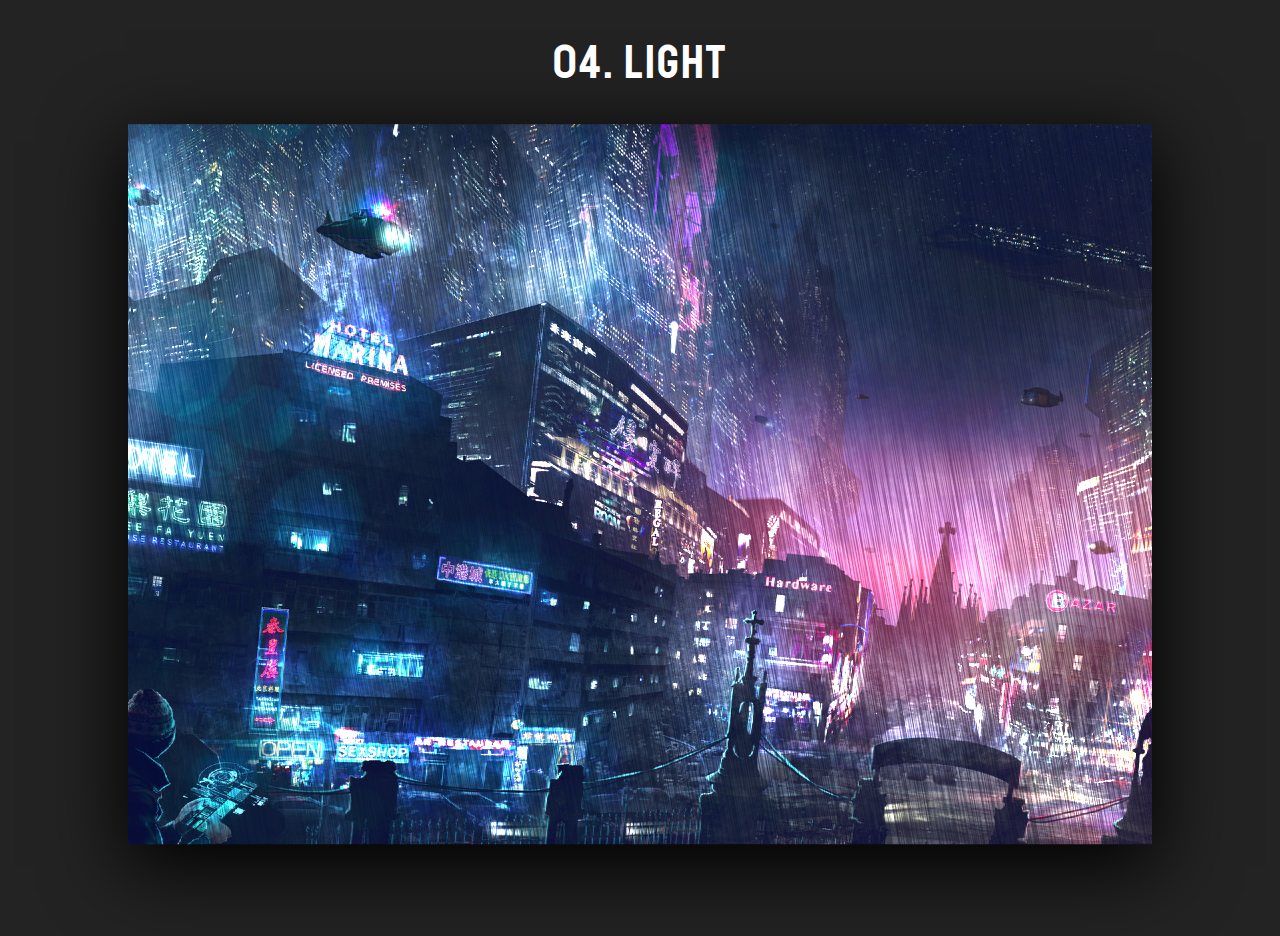
==== 5/index.html @ be89752c "light" ====
<!DOCTYPE html>
<html lang="en">
<head>
    <meta charset="UTF-8">
    <meta http-equiv="X-UA-Compatible" content="IE=edge,chrome=1">
    <meta name="viewport" content="width=device-width, minimal-ui, viewport-fit=cover, initial-scale=1.0, maximum-scale=1.0, minimum-scale=1.0, user-scalable=no">
    <link rel="icon" type="image/png" href="../assets/favicon.png">
    <link href="https://fonts.googleapis.com/css?family=Staatliches&display=swap" rel="stylesheet">
    <title>04. Light</title>
    <link href="../assets/style.css" rel="stylesheet">
</head>
<body>
    <h1>04. Light</h1>
    		<!-- div that will hold our WebGL canvas -->
    <div id="canvas"></div>

    <!-- div used to create our plane -->
    <div class="plane">
        <!-- image that will be used as a texture by our plane -->
        <img src="texture.png" crossorigin="anonymous"/>
    </div>

   <!-- vertex shader -->
    <script id="plane-vs" type="x-shader/x-vertex">
        #ifdef GL_ES
        precision mediump float;
        #endif

        // those are the mandatory attributes that the lib sets
        attribute vec3 aVertexPosition;
        attribute vec2 aTextureCoord;

        // those are mandatory uniforms that the lib sets and that contain our model view and projection matrix
        uniform mat4 uMVMatrix;
        uniform mat4 uPMatrix;

        // our texture matrix uniform (this is the lib default name, but it could be changed)
        uniform mat4 uTextureMatrix0;

        // if you want to pass your vertex and texture coords to the fragment shader
        varying vec3 vVertexPosition;
        varying vec2 vTextureCoord;

        void main() {
            vec3 vertexPosition = aVertexPosition;

            gl_Position = uPMatrix * uMVMatrix * vec4(vertexPosition, 1.0);

            // set the varyings
            // thanks to the texture matrix we will be able to calculate accurate texture coords
            // so that our texture will always fit our plane without being distorted
            vTextureCoord = (uTextureMatrix0 * vec4(aTextureCoord, 0.0, 1.0)).xy;
            vVertexPosition = vertexPosition;
        }
    </script>
    <!-- fragment shader -->
    <script id="plane-fs" type="x-shader/x-fragment">
        #ifdef GL_ES
        precision mediump float;
        #endif
        // get our varyings
        varying vec3 vVertexPosition;
        varying vec2 vTextureCoord;

        // our texture sampler (default sampler name)
        uniform sampler2D uSampler0;
        uniform float uTime;
        uniform float uIntensity;
        uniform vec2 uMouse;
        uniform mat4 uTextureMatrix0;
        
        const float pi = 3.14159;
        const float iteration = 0.1;

        float remap( float minval, float maxval, float curval )
        {
            return ( curval - minval ) / ( maxval - minval );
        } 

        mat2 rotate2d(float _angle){
            return mat2(cos(_angle),-sin(_angle),
                        sin(_angle),cos(_angle));
        }

        // Simplex 2D noise

        vec3 permute(vec3 x) { return mod(((x*34.0)+1.0)*x, 289.0); }

        float snoise(vec2 v){
            const vec4 C = vec4(0.211324865405187, 0.366025403784439,
                    -0.577350269189626, 0.024390243902439);
            vec2 i  = floor(v + dot(v, C.yy) );
            vec2 x0 = v -   i + dot(i, C.xx);
            vec2 i1;
            i1 = (x0.x > x0.y) ? vec2(1.0, 0.0) : vec2(0.0, 1.0);
            vec4 x12 = x0.xyxy + C.xxzz;
            x12.xy -= i1;
            i = mod(i, 289.0);
            vec3 p = permute( permute( i.y + vec3(0.0, i1.y, 1.0 ))
            + i.x + vec3(0.0, i1.x, 1.0 ));
            vec3 m = max(0.5 - vec3(dot(x0,x0), dot(x12.xy,x12.xy),
                dot(x12.zw,x12.zw)), 0.0);
            m = m*m ;
            m = m*m ;
            vec3 x = 2.0 * fract(p * C.www) - 1.0;
            vec3 h = abs(x) - 0.5;
            vec3 ox = floor(x + 0.5);
            vec3 a0 = x - ox;
            m *= 1.79284291400159 - 0.85373472095314 * ( a0*a0 + h*h );
            vec3 g;
            g.x  = a0.x  * x0.x  + h.x  * x0.y;
            g.yz = a0.yz * x12.xz + h.yz * x12.yw;
            return 130.0 * dot(m, g);
        }
                
        void main() {
            // map our texture with the original texture coords
            vec2 uv = vTextureCoord;

            float dist = distance(uv, vec2(0.5,0.5) );

            float test = 0.0;
       
            
            for(float x = -0.5; x<= 0.5; x+= iteration){
                for(float y = -0.5; y<= 0.5; y+= iteration){
                    vec4 light = texture2D(uSampler0, uv + vec2(x,y) * 0.002);
                    float white = 0.2126 * light.r + 0.7152 * light.g + 0.0722 * light.b;
                    white = smoothstep(0.02,0.8,white);
                    test += white * 0.01;
                } 
            }

            test *= 1.3;
          

            vec4 original = texture2D(uSampler0, uv);
            vec2 rotateduv = uv * rotate2d(-0.1);
            float rain = remap(-1.0,1.0,snoise( (rotateduv * vec2(100.0,1.0) * 5.0 + vec2(0.0,uTime)) ));
            float rainCurtain = remap(-1.0,1.0,snoise( (rotateduv * vec2(1.0,5.0) * 0.5 + vec2(0.0,uTime * 0.8)) ));

            gl_FragColor = original + vec4(test,test,test,1.0) * rain * rainCurtain;
        }
    </script>

    <script src="../assets/curtains.min.js"></script>
    <script src="main.js"></script>
</body>
</html>
---- assets/style.css ----
body {
    /* make the body fits our viewport */
    position: relative;
    width: 100%;
    height: 100vh;
    margin: 0;
    background-color: #232323;
    
    /* hide scrollbars */
    overflow: hidden;
    box-sizing: border-box;
  }

  h1{
    color: white;
    text-align: center;
    font-family: 'Staatliches', cursive;
    letter-spacing: 2px;
    font-weight: normal;
    font-size: 48px;
  }
  
  #canvas {
    /* make the canvas wrapper fits the window */
    position: absolute;
    top: 0;
    left: 0;
    width: 100%;
    height: 100vh;
  }
  
  .plane {
    /* define the size of your plane */
    width: 80vw;
    height: 80vh;
    margin: 0 auto;
    overflow: hidden;
    -webkit-box-shadow: 0px 20px 74px 3px rgba(0,0,0,1);
    -moz-box-shadow: 0px 20px 74px 3px rgba(0,0,0,1);
    box-shadow: 0px 20px 74px 3px rgba(0,0,0,1);
  }
  
  .plane img {
    /* hide the img element */
    display: none;
  }
  
  /*** in case of error show the image ***/
  
  .no-curtains .plane {
    overflow: hidden;
    display: flex;
    align-items: center;
    justify-content: center;
  }
  
  .no-curtains .plane img {
    display: block;
    max-width: 100%;
    object-fit: cover;
  }
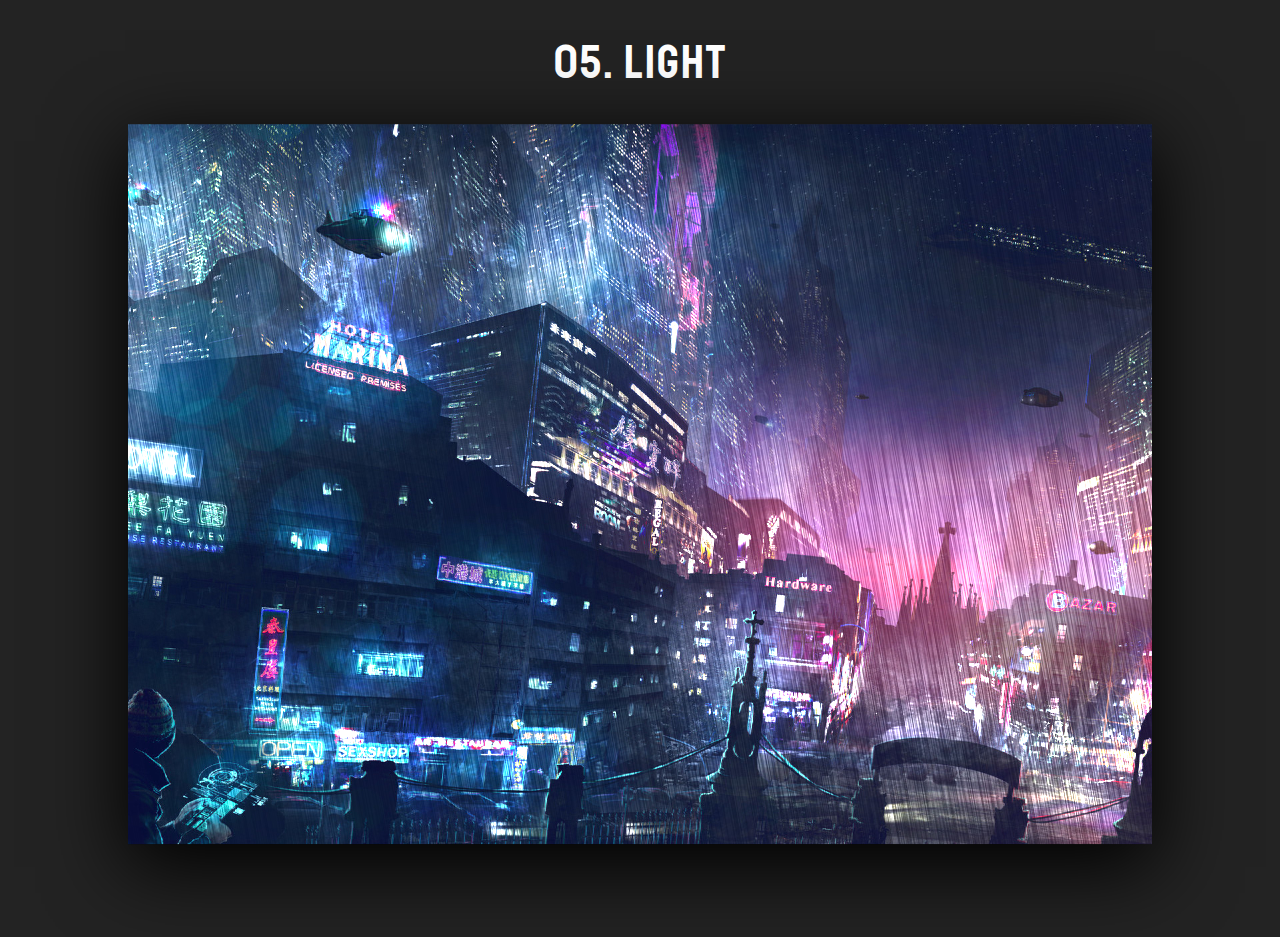
==== commit 828794c7: "music" ====
--- a/5/index.html
+++ b/5/index.html
@@ -6,11 +6,11 @@
     <meta name="viewport" content="width=device-width, minimal-ui, viewport-fit=cover, initial-scale=1.0, maximum-scale=1.0, minimum-scale=1.0, user-scalable=no">
     <link rel="icon" type="image/png" href="../assets/favicon.png">
     <link href="https://fonts.googleapis.com/css?family=Staatliches&display=swap" rel="stylesheet">
-    <title>04. Light</title>
+    <title>05. Light</title>
     <link href="../assets/style.css" rel="stylesheet">
 </head>
 <body>
-    <h1>04. Light</h1>
+    <h1>05. Light</h1>
     		<!-- div that will hold our WebGL canvas -->
     <div id="canvas"></div>
 
--- a/assets/style.css
+++ b/assets/style.css
@@ -9,13 +9,13 @@
     /* hide scrollbars */
     overflow: hidden;
     box-sizing: border-box;
+    font-family: 'Staatliches', cursive;
+    letter-spacing: 2px;
   }
 
   h1{
     color: white;
     text-align: center;
-    font-family: 'Staatliches', cursive;
-    letter-spacing: 2px;
     font-weight: normal;
     font-size: 48px;
   }
@@ -31,6 +31,7 @@
   
   .plane {
     /* define the size of your plane */
+    position: relative;
     width: 80vw;
     height: 80vh;
     margin: 0 auto;
@@ -43,6 +44,9 @@
   .plane img {
     /* hide the img element */
     display: none;
+  }
+  .plane video{
+    visibility: hidden;
   }
   
   /*** in case of error show the image ***/
@@ -58,4 +62,8 @@
     display: block;
     max-width: 100%;
     object-fit: cover;
+  }
+
+  audio{
+    display: none;
   }